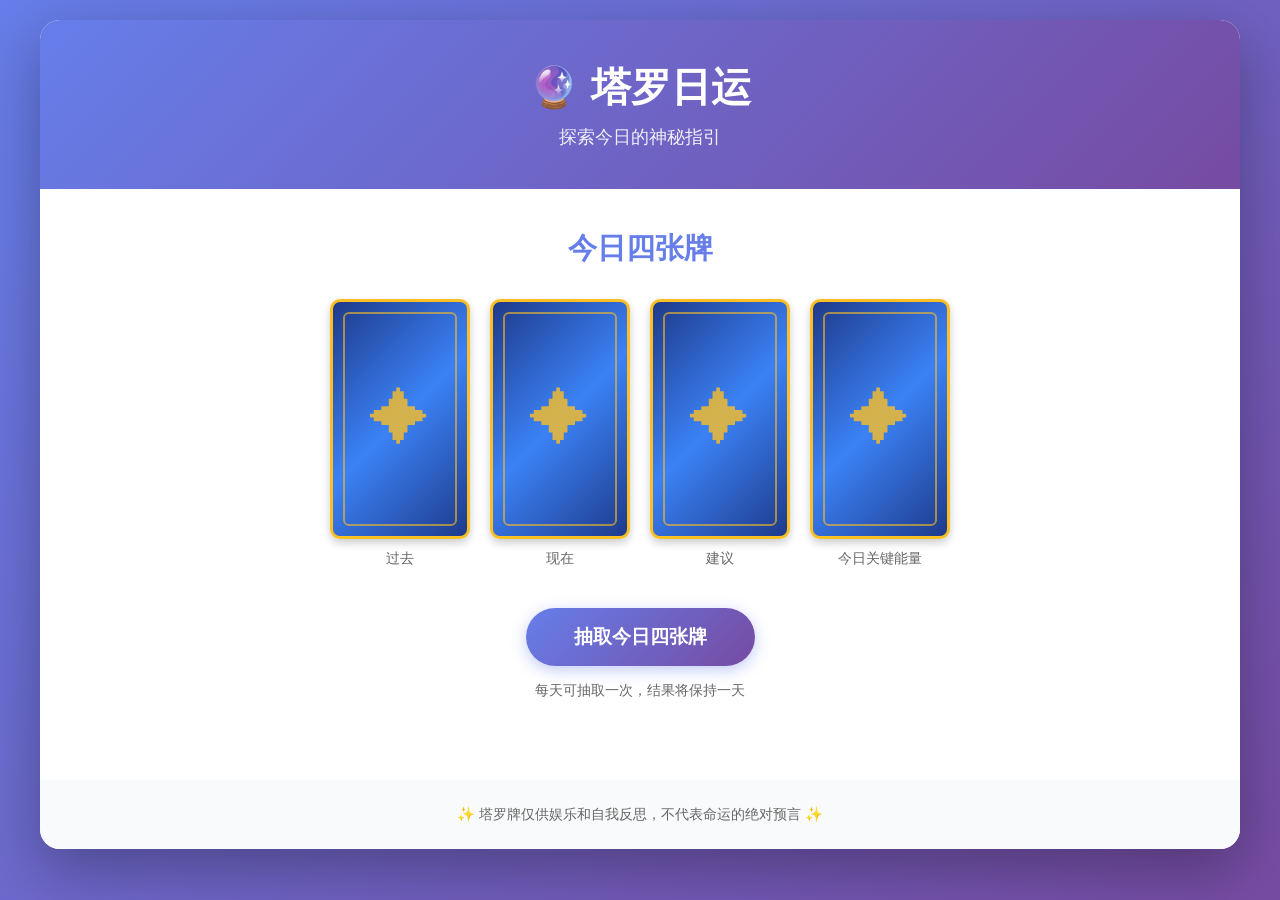
==== index.html @ 0be16f5c "feat: 完整实现塔罗日运应用（支持牌背、翻牌动画和正逆位） 功能实现： - A. 牌背显示系统   - 抽牌前显示4张牌背占位区（过去/现在/建议/今日关键能量）   - 支持 assets/ca" ====
<!DOCTYPE html>
<html lang="zh-CN">
<head>
    <meta charset="UTF-8">
    <meta name="viewport" content="width=device-width, initial-scale=1.0">
    <title>塔罗日运 - Tarot Daily Reading</title>
    <link rel="stylesheet" href="styles.css">
</head>
<body>
    <div class="container">
        <header>
            <h1>🔮 塔罗日运</h1>
            <p class="subtitle">探索今日的神秘指引</p>
        </header>

        <main>
            <!-- 牌背占位区 -->
            <section class="card-placeholder-section">
                <h2>今日四张牌</h2>
                <div class="card-backs-container" id="cardBacksContainer">
                    <div class="card-back-wrapper">
                        <div class="card-back">
                            <div class="card-back-design"></div>
                        </div>
                        <p class="card-position-label">过去</p>
                    </div>
                    <div class="card-back-wrapper">
                        <div class="card-back">
                            <div class="card-back-design"></div>
                        </div>
                        <p class="card-position-label">现在</p>
                    </div>
                    <div class="card-back-wrapper">
                        <div class="card-back">
                            <div class="card-back-design"></div>
                        </div>
                        <p class="card-position-label">建议</p>
                    </div>
                    <div class="card-back-wrapper">
                        <div class="card-back">
                            <div class="card-back-design"></div>
                        </div>
                        <p class="card-position-label">今日关键能量</p>
                    </div>
                </div>
            </section>

            <!-- 抽牌按钮 -->
            <section class="draw-section">
                <button id="drawButton" class="draw-button">
                    抽取今日四张牌
                </button>
                <p class="hint-text">每天可抽取一次，结果将保持一天</p>
            </section>

            <!-- 结果展示区 -->
            <section class="results-section" id="resultsSection" style="display: none;">
                <h2>今日牌阵</h2>
                <div class="cards-grid" id="cardsGrid"></div>
            </section>

            <!-- AI 解读区 -->
            <section class="interpretation-section" id="interpretationSection" style="display: none;">
                <h2>🌟 AI塔罗师解读</h2>
                <div class="interpretation-content" id="interpretationContent">
                    <div class="loading">正在解读中...</div>
                </div>
            </section>
        </main>

        <footer>
            <p>✨ 塔罗牌仅供娱乐和自我反思，不代表命运的绝对预言 ✨</p>
        </footer>
    </div>

    <script src="app.js"></script>
</body>
</html>
---- styles.css ----
/* 基础样式 */
* {
    margin: 0;
    padding: 0;
    box-sizing: border-box;
}

body {
    font-family: 'Segoe UI', Tahoma, Geneva, Verdana, sans-serif;
    background: linear-gradient(135deg, #667eea 0%, #764ba2 100%);
    min-height: 100vh;
    padding: 20px;
    color: #333;
}

.container {
    max-width: 1200px;
    margin: 0 auto;
    background: white;
    border-radius: 20px;
    box-shadow: 0 20px 60px rgba(0, 0, 0, 0.3);
    overflow: hidden;
}

/* 头部 */
header {
    background: linear-gradient(135deg, #667eea 0%, #764ba2 100%);
    color: white;
    text-align: center;
    padding: 40px 20px;
}

header h1 {
    font-size: 2.5rem;
    margin-bottom: 10px;
}

.subtitle {
    font-size: 1.1rem;
    opacity: 0.9;
}

/* 主要内容 */
main {
    padding: 40px 20px;
}

section {
    margin-bottom: 40px;
}

h2 {
    text-align: center;
    color: #667eea;
    margin-bottom: 30px;
    font-size: 1.8rem;
}

/* 牌背占位区 */
.card-backs-container {
    display: flex;
    justify-content: center;
    gap: 20px;
    flex-wrap: wrap;
    margin-bottom: 20px;
}

.card-back-wrapper {
    text-align: center;
}

.card-position-label {
    margin-top: 10px;
    font-size: 0.9rem;
    color: #666;
    font-weight: 500;
}

/* 牌背样式 */
.card-back {
    width: 140px;
    height: 240px;
    border-radius: 10px;
    position: relative;
    box-shadow: 0 4px 8px rgba(0, 0, 0, 0.2);
    transition: transform 0.3s ease, box-shadow 0.3s ease;
    perspective: 1000px;
}

.card-back:hover {
    transform: translateY(-5px);
    box-shadow: 0 8px 16px rgba(0, 0, 0, 0.3);
}

/* 牌背设计 - CSS渐变fallback */
.card-back-design {
    width: 100%;
    height: 100%;
    background: linear-gradient(135deg, #1e3a8a 0%, #3b82f6 50%, #1e3a8a 100%);
    border-radius: 10px;
    border: 3px solid #fbbf24;
    position: relative;
    overflow: hidden;
}

/* 装饰性图案 */
.card-back-design::before {
    content: '✦';
    position: absolute;
    top: 50%;
    left: 50%;
    transform: translate(-50%, -50%);
    font-size: 60px;
    color: #fbbf24;
    opacity: 0.8;
}

.card-back-design::after {
    content: '';
    position: absolute;
    top: 10px;
    left: 10px;
    right: 10px;
    bottom: 10px;
    border: 2px solid #fbbf24;
    border-radius: 6px;
    opacity: 0.6;
}

/* 如果有图片，使用背景图片 */
.card-back-design.has-image {
    background-image: var(--card-back-image);
    background-size: cover;
    background-position: center;
}

.card-back-design.has-image::before,
.card-back-design.has-image::after {
    display: none;
}

/* 抽牌按钮 */
.draw-section {
    text-align: center;
}

.draw-button {
    background: linear-gradient(135deg, #667eea 0%, #764ba2 100%);
    color: white;
    border: none;
    padding: 16px 48px;
    font-size: 1.2rem;
    border-radius: 50px;
    cursor: pointer;
    box-shadow: 0 4px 15px rgba(102, 126, 234, 0.4);
    transition: all 0.3s ease;
    font-weight: 600;
}

.draw-button:hover {
    transform: translateY(-2px);
    box-shadow: 0 6px 20px rgba(102, 126, 234, 0.6);
}

.draw-button:active {
    transform: translateY(0);
}

.draw-button:disabled {
    opacity: 0.6;
    cursor: not-allowed;
}

.hint-text {
    margin-top: 15px;
    color: #666;
    font-size: 0.9rem;
}

/* 结果展示区 - 翻牌效果 */
.cards-grid {
    display: grid;
    grid-template-columns: repeat(auto-fit, minmax(200px, 1fr));
    gap: 30px;
    justify-items: center;
}

/* 3D翻牌容器 */
.card-flip-container {
    perspective: 1000px;
    width: 200px;
    height: 340px;
}

.card-flip-inner {
    position: relative;
    width: 100%;
    height: 100%;
    transition: transform 0.8s;
    transform-style: preserve-3d;
}

.card-flip-container.flipped .card-flip-inner {
    transform: rotateY(180deg);
}

/* 牌背和牌面共同样式 */
.card-flip-back,
.card-flip-front {
    position: absolute;
    width: 100%;
    height: 100%;
    backface-visibility: hidden;
    border-radius: 10px;
    box-shadow: 0 4px 8px rgba(0, 0, 0, 0.2);
}

/* 翻牌背面 */
.card-flip-back {
    transform: rotateY(0deg);
}

.card-flip-back .card-back-design {
    width: 100%;
    height: 100%;
}

/* 翻牌正面 */
.card-flip-front {
    transform: rotateY(180deg);
    background: white;
}

/* 塔罗牌样式 */
.tarot-card {
    background: white;
    border-radius: 10px;
    padding: 20px;
    box-shadow: 0 4px 8px rgba(0, 0, 0, 0.1);
    transition: transform 0.3s ease, box-shadow 0.3s ease;
    text-align: center;
    height: 100%;
    display: flex;
    flex-direction: column;
}

.tarot-card:hover {
    transform: translateY(-5px);
    box-shadow: 0 8px 16px rgba(0, 0, 0, 0.2);
}

.card-position {
    display: inline-block;
    background: linear-gradient(135deg, #667eea 0%, #764ba2 100%);
    color: white;
    padding: 6px 16px;
    border-radius: 20px;
    font-size: 0.85rem;
    margin-bottom: 12px;
    font-weight: 600;
}

.card-image-container {
    margin: 15px 0;
    min-height: 150px;
    display: flex;
    align-items: center;
    justify-content: center;
}

.card-image {
    max-width: 100%;
    max-height: 150px;
    border-radius: 8px;
    transition: transform 0.3s ease;
}

/* 逆位图片旋转 */
.card-image.reversed {
    transform: rotate(180deg);
}

.card-placeholder {
    width: 100px;
    height: 150px;
    background: linear-gradient(135deg, #f3f4f6 0%, #e5e7eb 100%);
    border-radius: 8px;
    display: flex;
    align-items: center;
    justify-content: center;
    font-size: 3rem;
    color: #9ca3af;
}

.card-name {
    font-size: 1.3rem;
    font-weight: 700;
    color: #333;
    margin: 10px 0;
}

.card-name-cn {
    font-size: 1.1rem;
    color: #667eea;
    margin-bottom: 10px;
}

.card-orientation {
    display: inline-block;
    padding: 4px 12px;
    border-radius: 15px;
    font-size: 0.85rem;
    font-weight: 600;
    margin: 8px 0;
}

.card-orientation.upright {
    background: #dcfce7;
    color: #166534;
}

.card-orientation.reversed {
    background: #fee2e2;
    color: #991b1b;
}

.card-keywords {
    font-size: 0.9rem;
    color: #666;
    margin: 10px 0;
    font-style: italic;
}

.card-meaning {
    font-size: 0.95rem;
    color: #444;
    line-height: 1.6;
    text-align: left;
    flex-grow: 1;
}

/* AI 解读区 */
.interpretation-content {
    background: #f9fafb;
    border-radius: 15px;
    padding: 30px;
    line-height: 1.8;
}

.loading {
    text-align: center;
    color: #667eea;
    font-size: 1.1rem;
}

.interpretation-summary {
    background: linear-gradient(135deg, #667eea15 0%, #764ba215 100%);
    padding: 20px;
    border-radius: 10px;
    margin-bottom: 25px;
    border-left: 4px solid #667eea;
}

.interpretation-summary h3 {
    color: #667eea;
    margin-bottom: 10px;
}

.card-interpretation {
    margin-bottom: 25px;
    padding: 20px;
    background: white;
    border-radius: 10px;
    border-left: 4px solid #764ba2;
}

.card-interpretation h4 {
    color: #764ba2;
    margin-bottom: 10px;
    font-size: 1.1rem;
}

.card-interpretation p {
    color: #555;
    line-height: 1.7;
}

/* 页脚 */
footer {
    background: #f9fafb;
    text-align: center;
    padding: 25px;
    color: #666;
    font-size: 0.9rem;
}

/* 动画 */
@keyframes fadeIn {
    from {
        opacity: 0;
        transform: translateY(20px);
    }
    to {
        opacity: 1;
        transform: translateY(0);
    }
}

.results-section,
.interpretation-section {
    animation: fadeIn 0.6s ease;
}

/* 响应式设计 */
@media (max-width: 768px) {
    header h1 {
        font-size: 2rem;
    }

    .card-backs-container {
        gap: 15px;
    }

    .card-back {
        width: 70px;
        height: 120px;
    }

    .card-back-design::before {
        font-size: 30px;
    }

    .cards-grid {
        grid-template-columns: 1fr;
        gap: 20px;
    }

    .card-flip-container {
        width: 180px;
        height: 300px;
    }

    main {
        padding: 20px 15px;
    }

    .draw-button {
        padding: 14px 36px;
        font-size: 1rem;
    }
}

@media (max-width: 480px) {
    .card-backs-container {
        gap: 10px;
    }

    .card-back {
        width: 60px;
        height: 100px;
    }

    .card-back-design::before {
        font-size: 24px;
    }

    .card-position-label {
        font-size: 0.75rem;
    }

    .card-flip-container {
        width: 160px;
        height: 270px;
    }
}
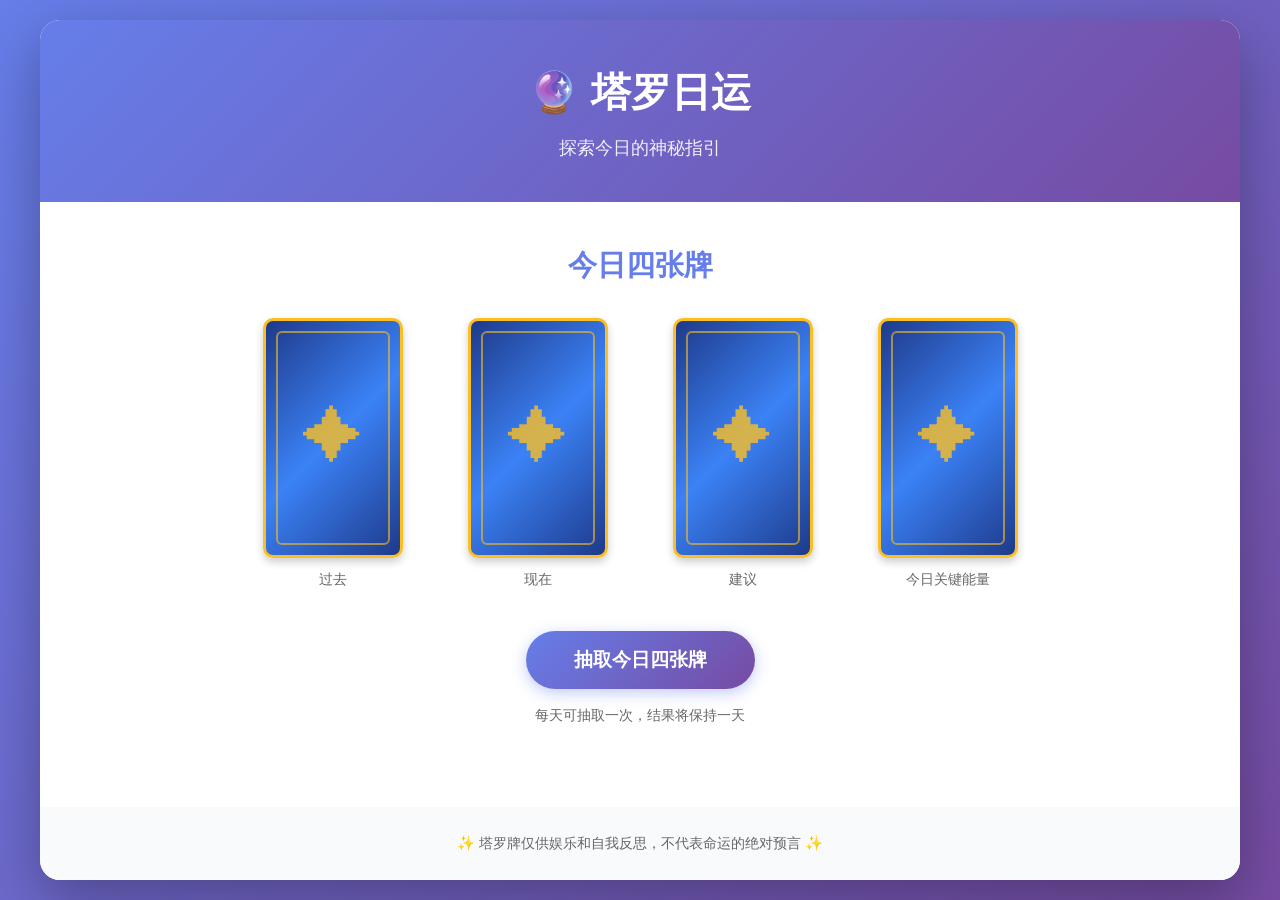
==== commit ba02688a: "feat: 升级为【理性引导型塔罗师】解读系统 目标：降低机器感，提供清晰、可执行的引导，避免空泛鸡汤  核心改进： 1. 全新解读生成器 generateRationalReading()    -" ====
--- a/index.html
+++ b/index.html
@@ -59,9 +59,9 @@
                 <div class="cards-grid" id="cardsGrid"></div>
             </section>
 
-            <!-- AI 解读区 -->
+            <!-- 塔罗师解读区 -->
             <section class="interpretation-section" id="interpretationSection" style="display: none;">
-                <h2>🌟 AI塔罗师解读</h2>
+                <h2>🌟 塔罗师解读</h2>
                 <div class="interpretation-content" id="interpretationContent">
                     <div class="loading">正在解读中...</div>
                 </div>
--- a/styles.css
+++ b/styles.css
@@ -11,6 +11,7 @@
     min-height: 100vh;
     padding: 20px;
     color: #333;
+    line-height: 1.6;
 }
 
 .container {
@@ -54,18 +55,26 @@
     color: #667eea;
     margin-bottom: 30px;
     font-size: 1.8rem;
+    position: relative;
+    z-index: 1;
 }
 
 /* 牌背占位区 */
 .card-backs-container {
+    display: grid;
+    grid-template-columns: repeat(4, 1fr);
+    gap: 20px;
+    justify-items: center;
+    align-items: start;
+    max-width: 800px;
+    margin: 0 auto 20px;
+}
+
+.card-back-wrapper {
+    width: 100%;
     display: flex;
-    justify-content: center;
-    gap: 20px;
-    flex-wrap: wrap;
-    margin-bottom: 20px;
-}
-
-.card-back-wrapper {
+    flex-direction: column;
+    align-items: center;
     text-align: center;
 }
 
@@ -74,12 +83,16 @@
     font-size: 0.9rem;
     color: #666;
     font-weight: 500;
+    width: 100%;
+    text-align: center;
+    min-height: 1.5em;
 }
 
 /* 牌背样式 */
 .card-back {
-    width: 140px;
-    height: 240px;
+    width: 100%;
+    max-width: 140px;
+    aspect-ratio: 7 / 12;
     border-radius: 10px;
     position: relative;
     box-shadow: 0 4px 8px rgba(0, 0, 0, 0.2);
@@ -149,6 +162,7 @@
     color: white;
     border: none;
     padding: 16px 48px;
+    min-height: 56px;
     font-size: 1.2rem;
     border-radius: 50px;
     cursor: pointer;
@@ -177,19 +191,32 @@
     font-size: 0.9rem;
 }
 
-/* 结果展示区 - 翻牌效果 */
+/* 结果展示区 - 关键修复 */
+.results-section {
+    position: relative;
+    z-index: 1;
+    margin-bottom: 80px; /* 增加底部间距，确保与解读区分离 */
+    padding-bottom: 40px; /* 额外的内部padding */
+}
+
 .cards-grid {
     display: grid;
-    grid-template-columns: repeat(auto-fit, minmax(200px, 1fr));
+    grid-template-columns: repeat(4, 1fr);
     gap: 30px;
     justify-items: center;
+    min-height: 400px;
+    padding-bottom: 20px;
+    max-width: 1200px;
+    margin: 0 auto;
 }
 
 /* 3D翻牌容器 */
 .card-flip-container {
     perspective: 1000px;
-    width: 200px;
-    height: 340px;
+    width: 100%;
+    max-width: 200px;
+    aspect-ratio: 200 / 340;
+    margin-bottom: 20px;
 }
 
 .card-flip-inner {
@@ -275,21 +302,32 @@
     transition: transform 0.3s ease;
 }
 
-/* 逆位图片旋转 */
-.card-image.reversed {
-    transform: rotate(180deg);
-}
-
-.card-placeholder {
+/* 文字fallback样式 */
+.card-text-fallback {
     width: 100px;
     height: 150px;
-    background: linear-gradient(135deg, #f3f4f6 0%, #e5e7eb 100%);
+    background: linear-gradient(135deg, #667eea 0%, #764ba2 100%);
     border-radius: 8px;
     display: flex;
+    flex-direction: column;
     align-items: center;
     justify-content: center;
-    font-size: 3rem;
-    color: #9ca3af;
+    padding: 15px;
+    color: white;
+}
+
+.fallback-name {
+    font-size: 1.2rem;
+    font-weight: bold;
+    text-align: center;
+    margin-bottom: 10px;
+}
+
+.fallback-orientation {
+    font-size: 0.9rem;
+    padding: 4px 8px;
+    background: rgba(255, 255, 255, 0.3);
+    border-radius: 10px;
 }
 
 .card-name {
@@ -297,6 +335,10 @@
     font-weight: 700;
     color: #333;
     margin: 10px 0;
+    white-space: nowrap;
+    overflow: hidden;
+    text-overflow: ellipsis;
+    width: 100%;
 }
 
 .card-name-cn {
@@ -329,22 +371,45 @@
     color: #666;
     margin: 10px 0;
     font-style: italic;
+    word-wrap: break-word;
+    line-height: 1.6;
 }
 
 .card-meaning {
     font-size: 0.95rem;
     color: #444;
-    line-height: 1.6;
+    line-height: 1.7;
     text-align: left;
     flex-grow: 1;
-}
-
-/* AI 解读区 */
+    word-wrap: break-word;
+}
+
+/* AI 解读区 - 关键修复 */
+.interpretation-section {
+    position: relative;
+    z-index: 1;
+    margin-top: 80px; /* 确保与牌阵区有足够间距 */
+    padding-top: 40px; /* 额外的顶部padding */
+    clear: both; /* 清除浮动 */
+}
+
+/* 确保解读区标题不被覆盖 */
+.interpretation-section h2 {
+    position: relative;
+    z-index: 2;
+    background: white; /* 添加白色背景 */
+    padding: 10px 0; /* 上下padding */
+    margin-top: 0;
+}
+
 .interpretation-content {
+    position: relative;
+    z-index: 1;
     background: #f9fafb;
     border-radius: 15px;
     padding: 30px;
     line-height: 1.8;
+    word-wrap: break-word;
 }
 
 .loading {
@@ -412,22 +477,114 @@
 }
 
 /* 响应式设计 */
+
+/* 1024px及以下 - 2列布局 */
+@media (max-width: 1024px) {
+    .cards-grid {
+        grid-template-columns: repeat(2, 1fr);
+        gap: 25px;
+    }
+
+    .card-backs-container {
+        grid-template-columns: repeat(2, 1fr);
+        gap: 15px;
+        align-items: start;
+    }
+
+    .card-back-wrapper {
+        width: 100%;
+    }
+
+    h2 {
+        font-size: 1.6rem;
+    }
+}
+
+/* 768px及以下 - 优化间距和字号 */
 @media (max-width: 768px) {
     header h1 {
         font-size: 2rem;
     }
 
+    h2 {
+        font-size: 1.5rem;
+    }
+
     .card-backs-container {
         gap: 15px;
     }
 
     .card-back {
-        width: 70px;
-        height: 120px;
+        max-width: 100px;
     }
 
     .card-back-design::before {
         font-size: 30px;
+    }
+
+    .results-section {
+        margin-bottom: 60px;
+        padding-bottom: 30px;
+    }
+
+    .cards-grid {
+        gap: 20px;
+        min-height: auto;
+    }
+
+    .card-flip-container {
+        max-width: 180px;
+        margin-bottom: 15px;
+    }
+
+    .interpretation-section {
+        margin-top: 60px;
+        padding-top: 30px;
+    }
+
+    .interpretation-content {
+        padding: 20px;
+    }
+
+    main {
+        padding: 20px 15px;
+    }
+
+    .draw-button {
+        padding: 14px 36px;
+        font-size: 1rem;
+        min-height: 48px;
+    }
+
+    .card-name {
+        font-size: 1.1rem;
+    }
+
+    .card-keywords {
+        font-size: 0.85rem;
+    }
+
+    .card-meaning {
+        font-size: 0.9rem;
+    }
+}
+
+/* 480px及以下 - 单列布局 */
+@media (max-width: 480px) {
+    body {
+        padding: 10px;
+    }
+
+    header {
+        padding: 30px 15px;
+    }
+
+    header h1 {
+        font-size: 1.75rem;
+    }
+
+    h2 {
+        font-size: 1.3rem;
     }
 
     .cards-grid {
@@ -435,29 +592,13 @@
         gap: 20px;
     }
 
-    .card-flip-container {
-        width: 180px;
-        height: 300px;
-    }
-
-    main {
-        padding: 20px 15px;
-    }
-
-    .draw-button {
-        padding: 14px 36px;
-        font-size: 1rem;
-    }
-}
-
-@media (max-width: 480px) {
     .card-backs-container {
+        grid-template-columns: repeat(2, 1fr);
         gap: 10px;
     }
 
     .card-back {
-        width: 60px;
-        height: 100px;
+        max-width: 80px;
     }
 
     .card-back-design::before {
@@ -468,8 +609,56 @@
         font-size: 0.75rem;
     }
 
+    .results-section {
+        margin-bottom: 50px;
+        padding-bottom: 25px;
+    }
+
     .card-flip-container {
-        width: 160px;
-        height: 270px;
-    }
-}
+        max-width: 100%;
+        margin-bottom: 10px;
+    }
+
+    .interpretation-section {
+        margin-top: 50px;
+        padding-top: 25px;
+    }
+
+    .interpretation-content {
+        padding: 15px;
+    }
+
+    .draw-button {
+        padding: 12px 32px;
+        font-size: 0.95rem;
+        min-height: 44px;
+        width: 100%;
+        max-width: 300px;
+    }
+
+    main {
+        padding: 15px 10px;
+    }
+
+    .card-name {
+        font-size: 1rem;
+    }
+
+    .card-name-cn {
+        font-size: 0.95rem;
+    }
+
+    .card-keywords {
+        font-size: 0.8rem;
+    }
+
+    .card-meaning {
+        font-size: 0.85rem;
+        line-height: 1.6;
+    }
+
+    footer {
+        padding: 20px 15px;
+        font-size: 0.85rem;
+    }
+}
